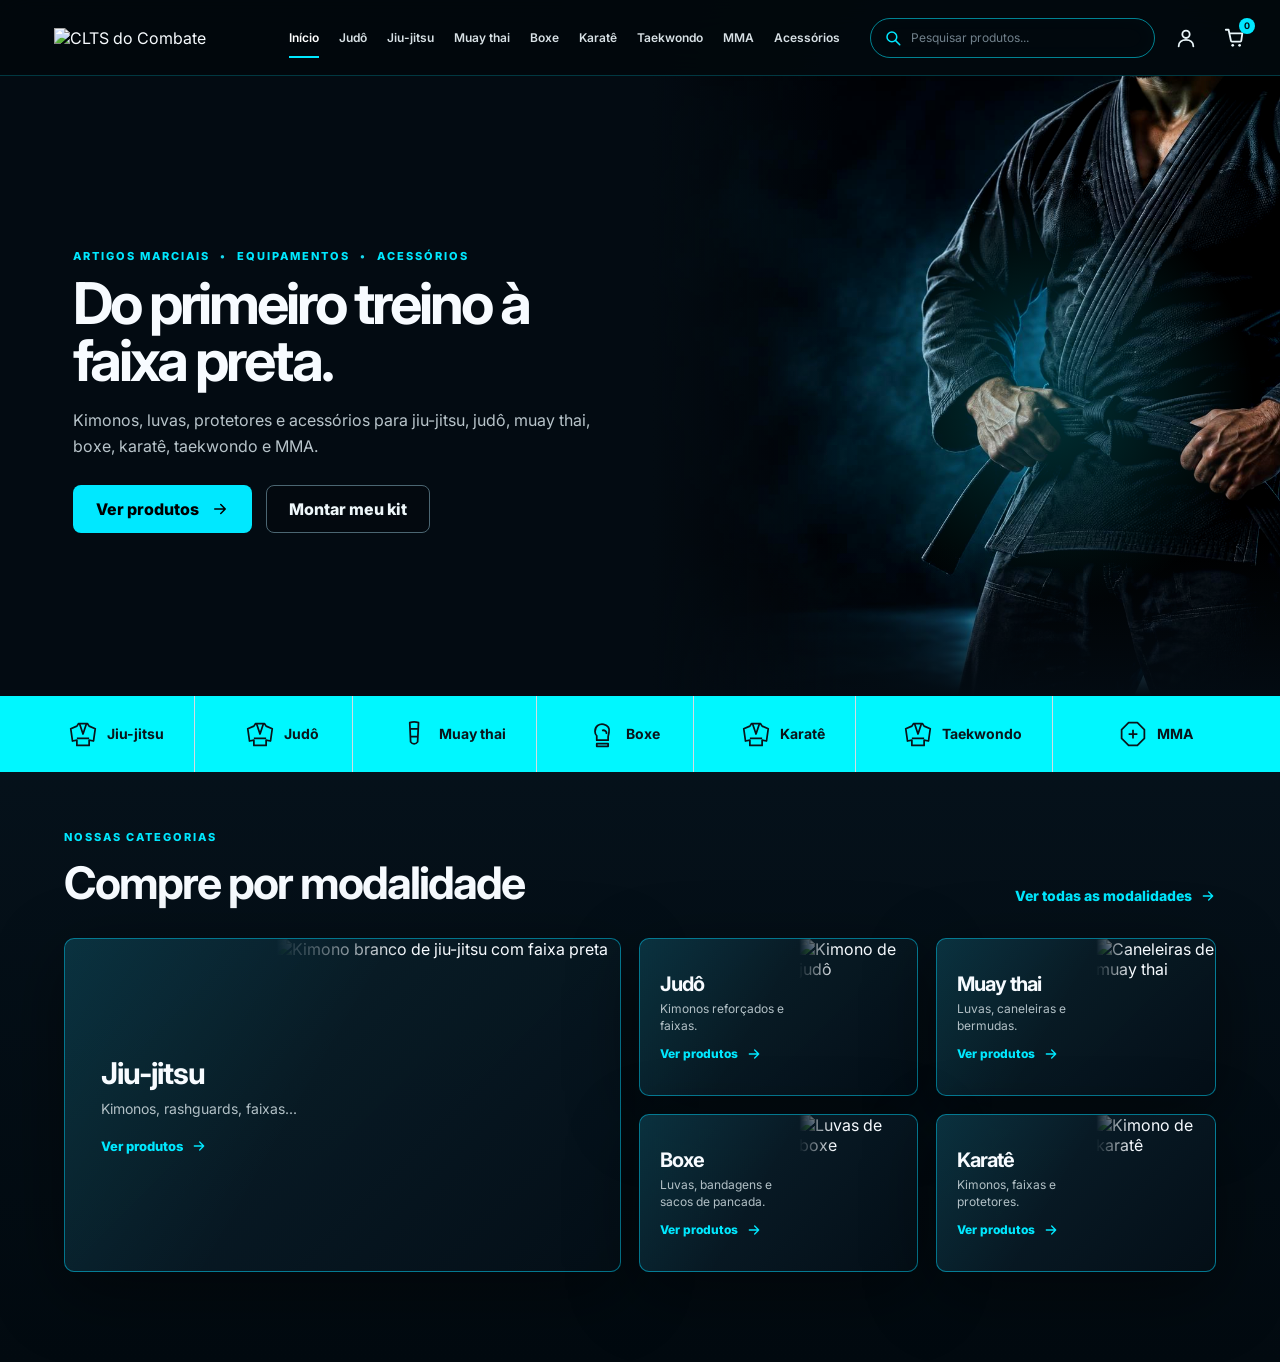
==== Index.html @ 1bf4ada6 "Add files via upload" ====
<!DOCTYPE html>
<html lang="pt-BR">

<head>

  <meta charset="UTF-8">

  <meta
    name="viewport"
    content="width=device-width, initial-scale=1.0"
  >

  <meta
    name="description"
    content="CLTS do Combate — equipamentos premium para artes marciais."
  >

  <title>
    CLTS do Combate | Equipamentos para Artes Marciais
  </title>

  <link rel="preconnect" href="https://fonts.googleapis.com">

  <link
    rel="preconnect"
    href="https://fonts.gstatic.com"
    crossorigin
  >

  <link
    href="https://fonts.googleapis.com/css2?family=Inter:wght@400;500;600;700;800&display=swap"
    rel="stylesheet"
  >

  <link
    rel="stylesheet"
    href="Style.css"
  >

</head>


<body>


  <!-- ==================================================
       ÍCONES
  =================================================== -->

  <svg
    width="0"
    height="0"
    style="position:absolute"
    aria-hidden="true"
  >

    <defs>

      <!-- Kimono -->

      <symbol
        id="i-gi"
        viewBox="0 0 32 32"
      >

        <path
          d="M11 4h10l2 3 7 3-2 14-5-1v6H9v-6l-5 1L2 10l7-3z"
          fill="none"
          stroke="currentColor"
          stroke-width="2"
          stroke-linejoin="round"
        />

        <path
          d="M12 4l4 12 4-12M9 21h14"
          fill="none"
          stroke="currentColor"
          stroke-width="2"
          stroke-linejoin="round"
        />

      </symbol>


      <!-- Luva -->

      <symbol
        id="i-glove"
        viewBox="0 0 32 32"
      >

        <path
          d="M8 13c0-6 5-9 10-8 5 1 7 5 6 9l-1 5v4H10v-5c-1-1-2-3-2-5z"
          fill="none"
          stroke="currentColor"
          stroke-width="2"
          stroke-linejoin="round"
        />

        <path
          d="M10 27h13v3H10zM16 12c3-1 6 1 5 4"
          fill="none"
          stroke="currentColor"
          stroke-width="2"
          stroke-linejoin="round"
        />

      </symbol>


      <!-- Caneleira -->

      <symbol
        id="i-shin"
        viewBox="0 0 32 32"
      >

        <path
          d="M10 3c3-1 7-1 10 0l-1 22c-2 3-6 3-8 0zM10 10h9M10 19h9"
          fill="none"
          stroke="currentColor"
          stroke-width="2"
          stroke-linejoin="round"
        />

      </symbol>


      <!-- MMA -->

      <symbol
        id="i-mma"
        viewBox="0 0 32 32"
      >

        <path
          d="M11 3h10l8 8v10l-8 8H11l-8-8V11z"
          fill="none"
          stroke="currentColor"
          stroke-width="2"
          stroke-linejoin="round"
        />

        <path
          d="M11 16h10M16 11v10"
          stroke="currentColor"
          stroke-width="2"
        />

      </symbol>


      <!-- Busca -->

      <symbol
        id="i-search"
        viewBox="0 0 24 24"
      >

        <circle
          cx="10.5"
          cy="10.5"
          r="6.5"
          fill="none"
          stroke="currentColor"
          stroke-width="2"
        />

        <path
          d="M15.5 15.5L21 21"
          stroke="currentColor"
          stroke-width="2"
          stroke-linecap="round"
        />

      </symbol>


      <!-- Usuário -->

      <symbol
        id="i-user"
        viewBox="0 0 24 24"
      >

        <circle
          cx="12"
          cy="8"
          r="4"
          fill="none"
          stroke="currentColor"
          stroke-width="2"
        />

        <path
          d="M4 21c0-4.4 3.6-7 8-7s8 2.6 8 7"
          fill="none"
          stroke="currentColor"
          stroke-width="2"
          stroke-linecap="round"
        />

      </symbol>


      <!-- Carrinho -->

      <symbol
        id="i-cart"
        viewBox="0 0 24 24"
      >

        <path
          d="M2 3h3l2.6 12.2a1 1 0 0 0 1 .8h9.2a1 1 0 0 0 1-.8L20 7H6"
          fill="none"
          stroke="currentColor"
          stroke-width="2"
          stroke-linecap="round"
          stroke-linejoin="round"
        />

        <circle
          cx="9.5"
          cy="20"
          r="1.5"
          fill="currentColor"
        />

        <circle
          cx="17"
          cy="20"
          r="1.5"
          fill="currentColor"
        />

      </symbol>


      <!-- Menu -->

      <symbol
        id="i-menu"
        viewBox="0 0 24 24"
      >

        <path
          d="M3 6h18M3 12h18M3 18h18"
          stroke="currentColor"
          stroke-width="2"
          stroke-linecap="round"
        />

      </symbol>


      <!-- Seta -->

      <symbol
        id="i-arrow"
        viewBox="0 0 24 24"
      >

        <path
          d="M5 12h14M13 6l6 6-6 6"
          fill="none"
          stroke="currentColor"
          stroke-width="2"
          stroke-linecap="round"
          stroke-linejoin="round"
        />

      </symbol>

    </defs>

  </svg>



  <!-- ==================================================
       CABEÇALHO
  =================================================== -->

  <header class="site-header">


    <!-- LOGO -->

    <a
      class="brand"
      href="Index.html"
      aria-label="CLTS do Combate - início"
    >

      <img
        src="images/logo-clts.png"
        alt="CLTS do Combate"
      >

    </a>



    <!-- MENU PRINCIPAL -->

    <nav
      class="main-nav"
      aria-label="Navegação principal"
    >

      <a
        class="active"
        href="Index.html"
      >
        Início
      </a>


      <a
        href="catalogo.html?modalidade=judo"
      >
        Judô
      </a>


      <a
        href="catalogo.html?modalidade=jiu-jitsu"
      >
        Jiu-jitsu
      </a>


      <a
        href="catalogo.html?modalidade=muay-thai"
      >
        Muay thai
      </a>


      <a
        href="catalogo.html?modalidade=boxe"
      >
        Boxe
      </a>


      <a
        href="catalogo.html?modalidade=karate"
      >
        Karatê
      </a>


      <a
        href="catalogo.html?modalidade=taekwondo"
      >
        Taekwondo
      </a>


      <a
        href="catalogo.html?modalidade=mma"
      >
        MMA
      </a>


      <a
        href="catalogo.html"
      >
        Acessórios
      </a>

    </nav>



    <!-- AÇÕES DO CABEÇALHO -->

    <div class="header-actions">


      <!-- BUSCA -->

      <label class="search">

        <svg
          class="ico"
          aria-hidden="true"
        >

          <use href="#i-search"></use>

        </svg>


        <input
          type="search"
          placeholder="Pesquisar produtos..."
          aria-label="Pesquisar produtos"
        >

      </label>



      <!-- ADMIN -->
      <a
        href="admin.html"
        id="adminButton"
        class="admin-button"
        style="display:none;"
        title="Painel Administrativo"
      >👑 ADMIN</a>


      <!-- LOGIN -->

      <a
        href="login.html"
        class="icon-btn"
        id="accountButton"
        aria-label="Minha conta"
        title="Entrar"
      >

        <svg
          class="ico"
          aria-hidden="true"
        >

          <use href="#i-user"></use>

        </svg>

      </a>



      <!-- CARRINHO -->

      <button
        class="icon-btn cart-btn"
        aria-label="Carrinho"
      >

        <svg
          class="ico"
          aria-hidden="true"
        >

          <use href="#i-cart"></use>

        </svg>


        <b id="cartCount">
          0
        </b>

      </button>



      <!-- MENU MOBILE -->

      <button
        class="menu-toggle"
        aria-label="Abrir menu"
        aria-expanded="false"
      >

        <svg
          class="ico"
          aria-hidden="true"
        >

          <use href="#i-menu"></use>

        </svg>

      </button>

    </div>

  </header>



  <!-- ==================================================
       CONTEÚDO PRINCIPAL
  =================================================== -->

  <main id="inicio">


    <!-- ==================================================
         HERO
    =================================================== -->

    <section class="hero">


      <!-- TEXTO -->

      <div class="hero-copy">

        <p class="eyebrow">

          ARTIGOS MARCIAIS

          <i>•</i>

          EQUIPAMENTOS

          <i>•</i>

          ACESSÓRIOS

        </p>


        <h1>
          Do primeiro treino à faixa preta.
        </h1>


        <p class="hero-text">

          Kimonos, luvas, protetores e acessórios
          para jiu-jitsu, judô, muay thai, boxe,
          karatê, taekwondo e MMA.

        </p>


        <div class="hero-actions">


          <a
            class="btn btn-primary"
            href="catalogo.html"
          >

            Ver produtos

            <svg
              class="ico"
              aria-hidden="true"
            >

              <use href="#i-arrow"></use>

            </svg>

          </a>


          <button
            class="btn btn-secondary"
            id="kitButton"
          >

            Montar meu kit

          </button>

        </div>

      </div>



      <!-- IMAGEM HERO -->

      <div
        class="hero-visual"
        aria-label="Lutador com kimono preto"
      >

        <div class="hero-glow"></div>

        <div class="hero-image"></div>

        <div class="hero-vignette"></div>

      </div>

    </section>



    <!-- ==================================================
         BARRA DE MODALIDADES
    =================================================== -->

    <section
      class="quick-nav"
      aria-label="Modalidades"
    >


      <a
        href="catalogo.html?modalidade=jiu-jitsu"
      >

        <svg
          class="ico"
          aria-hidden="true"
        >

          <use href="#i-gi"></use>

        </svg>

        <span>
          Jiu-jitsu
        </span>

      </a>


      <a
        href="catalogo.html?modalidade=judo"
      >

        <svg
          class="ico"
          aria-hidden="true"
        >

          <use href="#i-gi"></use>

        </svg>

        <span>
          Judô
        </span>

      </a>


      <a
        href="catalogo.html?modalidade=muay-thai"
      >

        <svg
          class="ico"
          aria-hidden="true"
        >

          <use href="#i-shin"></use>

        </svg>

        <span>
          Muay thai
        </span>

      </a>


      <a
        href="catalogo.html?modalidade=boxe"
      >

        <svg
          class="ico"
          aria-hidden="true"
        >

          <use href="#i-glove"></use>

        </svg>

        <span>
          Boxe
        </span>

      </a>


      <a
        href="catalogo.html?modalidade=karate"
      >

        <svg
          class="ico"
          aria-hidden="true"
        >

          <use href="#i-gi"></use>

        </svg>

        <span>
          Karatê
        </span>

      </a>


      <a
        href="catalogo.html?modalidade=taekwondo"
      >

        <svg
          class="ico"
          aria-hidden="true"
        >

          <use href="#i-gi"></use>

        </svg>

        <span>
          Taekwondo
        </span>

      </a>


      <a
        href="catalogo.html?modalidade=mma"
      >

        <svg
          class="ico"
          aria-hidden="true"
        >

          <use href="#i-mma"></use>

        </svg>

        <span>
          MMA
        </span>

      </a>

    </section>



    <!-- ==================================================
         CATEGORIAS
    =================================================== -->

    <section
      class="category-section"
      id="categorias"
    >


      <!-- TÍTULO -->

      <div class="section-heading">

        <div>

          <p class="eyebrow">
            NOSSAS CATEGORIAS
          </p>


          <h2>
            Compre por modalidade
          </h2>

        </div>


        <a
          class="all-link"
          href="catalogo.html"
        >

          Ver todas as modalidades

          <svg
            class="ico"
            aria-hidden="true"
          >

            <use href="#i-arrow"></use>

          </svg>

        </a>

      </div>



      <!-- GRID -->

      <div class="category-grid">


        <!-- JIU-JITSU -->

        <article
          class="category-card category-featured"
        >

          <div class="card-content">

            <h3>
              Jiu-jitsu
            </h3>


            <p>
              Kimonos, rashguards, faixas...
            </p>


            <a
              href="catalogo.html?modalidade=jiu-jitsu"
              class="product-link"
            >

              Ver produtos

              <svg
                class="ico"
                aria-hidden="true"
              >

                <use href="#i-arrow"></use>

              </svg>

            </a>

          </div>


          <img
            class="featured-media"
            src="images/jiu-jitsu.jpg"
            onerror="this.onerror=null;this.src='images/jiu-jitsu.svg'"
            alt="Kimono branco de jiu-jitsu com faixa preta"
            width="400"
            height="400"
            loading="lazy"
          >

        </article>



        <!-- OUTRAS MODALIDADES -->

        <div class="small-grid">


          <!-- JUDÔ -->

          <article
            class="category-card small-card"
          >

            <div class="small-copy">

              <h3>
                Judô
              </h3>


              <p>
                Kimonos reforçados e faixas.
              </p>


              <a
                href="catalogo.html?modalidade=judo"
                class="product-link"
              >

                Ver produtos

                <svg
                  class="ico"
                  aria-hidden="true"
                >

                  <use href="#i-arrow"></use>

                </svg>

              </a>

            </div>


            <img
              class="small-media"
              src="images/judo.jpg"
              onerror="this.onerror=null;this.src='images/judo.svg'"
              alt="Kimono de judô"
              width="400"
              height="400"
              loading="lazy"
            >

          </article>



          <!-- MUAY THAI -->

          <article
            class="category-card small-card"
          >

            <div class="small-copy">

              <h3>
                Muay thai
              </h3>


              <p>
                Luvas, caneleiras e bermudas.
              </p>


              <a
                href="catalogo.html?modalidade=muay-thai"
                class="product-link"
              >

                Ver produtos

                <svg
                  class="ico"
                  aria-hidden="true"
                >

                  <use href="#i-arrow"></use>

                </svg>

              </a>

            </div>


            <img
              class="small-media"
              src="images/muay-thai.jpg"
              onerror="this.onerror=null;this.src='images/muay-thai.svg'"
              alt="Caneleiras de muay thai"
              width="400"
              height="400"
              loading="lazy"
            >

          </article>



          <!-- BOXE -->

          <article
            class="category-card small-card"
          >

            <div class="small-copy">

              <h3>
                Boxe
              </h3>


              <p>
                Luvas, bandagens e sacos de pancada.
              </p>


              <a
                href="catalogo.html?modalidade=boxe"
                class="product-link"
              >

                Ver produtos

                <svg
                  class="ico"
                  aria-hidden="true"
                >

                  <use href="#i-arrow"></use>

                </svg>

              </a>

            </div>


            <img
              class="small-media"
              src="images/boxe.jpg"
              onerror="this.onerror=null;this.src='images/boxe.svg'"
              alt="Luvas de boxe"
              width="400"
              height="400"
              loading="lazy"
            >

          </article>



          <!-- KARATÊ -->

          <article
            class="category-card small-card"
          >

            <div class="small-copy">

              <h3>
                Karatê
              </h3>


              <p>
                Kimonos, faixas e protetores.
              </p>


              <a
                href="catalogo.html?modalidade=karate"
                class="product-link"
              >

                Ver produtos

                <svg
                  class="ico"
                  aria-hidden="true"
                >

                  <use href="#i-arrow"></use>

                </svg>

              </a>

            </div>


            <img
              class="small-media"
              src="images/karate.jpg"
              onerror="this.onerror=null;this.src='images/karate.svg'"
              alt="Kimono de karatê"
              width="400"
              height="400"
              loading="lazy"
            >

          </article>


        </div>

      </div>

    </section>

  </main>



  <!-- ==================================================
       TOAST
  =================================================== -->

  <div
    class="toast"
    id="toast"
    role="status"
    aria-live="polite"
  ></div>



  <!-- JAVASCRIPT -->

  <script src="Script.js"></script>


</body>

</html>
---- Style.css ----
*{box-sizing:border-box;margin:0;padding:0}
:root{
  --bg:#030b12;
  --bg2:#06131d;
  --panel:#071824;
  --panel2:#0a1d29;
  --line:#0bbbd8;
  --cyan:#00e8ff;
  --cyan2:#10cce5;
  --text:#f7fbff;
  --muted:#9baab5;
  --soft:#60717d;
  --shadow:0 20px 70px rgba(0,0,0,.45);
}
html{scroll-behavior:smooth}
body{
  min-height:100vh;background:
  radial-gradient(circle at 80% 10%,rgba(0,206,255,.09),transparent 28%),
  linear-gradient(180deg,#02080d 0%,#06131d 45%,#020a10 100%);
  color:var(--text);font-family:Inter,system-ui,sans-serif;overflow-x:hidden
}
a{text-decoration:none;color:inherit}
button,input{font:inherit}
.site-header{
  height:76px;padding:0 4.2vw;display:flex;align-items:center;gap:30px;
  background:rgba(2,8,13,.92);border-bottom:1px solid rgba(0,232,255,.22);
  position:sticky;top:0;z-index:20;backdrop-filter:blur(16px)
}
.brand{display:flex;align-items:center;gap:10px;min-width:205px}
.brand-mark{
  width:46px;height:46px;display:grid;place-items:center;color:var(--cyan);
  font-weight:800;font-size:27px;border:3px solid var(--cyan);
  clip-path:polygon(50% 0,100% 25%,88% 78%,50% 100%,12% 78%,0 25%);
  text-shadow:0 0 15px rgba(0,232,255,.65)
}
.brand-copy{display:flex;flex-direction:column;line-height:.9}
.brand-copy strong{font-size:26px;letter-spacing:-1.5px}
.brand-copy small{color:var(--cyan);font-size:9px;font-weight:800;letter-spacing:2.5px;margin-top:5px}
.main-nav{display:flex;align-items:center;gap:20px;flex:1;justify-content:center}
.main-nav a{font-size:12px;font-weight:600;color:#d7e0e5;position:relative;white-space:nowrap}
.main-nav a:after{content:"";position:absolute;height:2px;background:var(--cyan);left:0;right:100%;bottom:-13px;transition:.25s}
.main-nav a:hover:after,.main-nav a.active:after{right:0}
.main-nav a.active{color:white}
.header-actions{display:flex;align-items:center;gap:13px}
.search{
  width:285px;height:40px;border:1px solid rgba(0,232,255,.55);border-radius:22px;
  display:flex;align-items:center;padding:0 13px;gap:9px;box-shadow:inset 0 0 20px rgba(0,232,255,.025)
}
.ico{width:20px;height:20px;flex:none;fill:none}
.search .ico{width:18px;height:18px;color:var(--cyan)}
.search input{width:100%;min-width:0;background:transparent;border:0;outline:0;color:white;font-size:12px}
.search input::placeholder{color:#71818c}
.icon-btn,.menu-toggle{
  border:0;background:transparent;color:#eaf6fa;cursor:pointer;position:relative;display:grid;place-items:center;width:36px;height:36px;border-radius:8px
}
.icon-btn:hover,.menu-toggle:hover{color:var(--cyan)}
.icon-btn .ico,.menu-toggle .ico{width:22px;height:22px}
.cart-btn b{
  position:absolute;right:-2px;top:-2px;width:16px;height:16px;border-radius:50%;
  display:grid;place-items:center;background:var(--cyan);color:#001016;font-size:9px
}
.menu-toggle{display:none}
.hero{
  min-height:360px;height:calc(100vh - 76px);max-height:620px;display:grid;grid-template-columns:51% 49%;
  position:relative;overflow:hidden;background:#030b12
}
.hero-copy{
  padding:70px 3vw 60px 5.7vw;display:flex;justify-content:center;flex-direction:column;
  position:relative;z-index:2;background:linear-gradient(90deg,#030b12 75%,rgba(3,11,18,.65),transparent)
}
.eyebrow{color:var(--cyan);font-size:11px;font-weight:800;letter-spacing:2px;margin-bottom:12px}
.eyebrow i{font-style:normal;color:#19d8ed;padding:0 6px}
.hero h1{font-size:clamp(42px,4.5vw,72px);line-height:.98;letter-spacing:-3px;max-width:760px}
.hero-text{color:#b8c4ca;max-width:600px;line-height:1.6;font-size:16px;margin:20px 0 25px}
.hero-actions{display:flex;gap:14px}
.btn{min-height:48px;padding:0 22px;border-radius:8px;border:1px solid transparent;display:inline-flex;align-items:center;gap:12px;font-weight:800;cursor:pointer;transition:.2s}
.btn-primary{background:var(--cyan);color:#000}
.btn .ico{width:18px;height:18px}
.btn-primary:hover{transform:translateY(-2px);box-shadow:0 10px 30px rgba(0,232,255,.2)}
.btn-secondary{background:rgba(0,0,0,.15);border-color:#4b6672;color:#eef7fa}
.btn-secondary:hover{border-color:var(--cyan);color:var(--cyan)}
.hero-visual{position:relative;overflow:hidden}
.hero-image{
  position:absolute;inset:0;background-image:url("hero-reference.jpg");
  background-size:cover;background-position:62% center;filter:saturate(1.15) contrast(1.08);
  transform:scale(1.08)
}
.hero-glow{position:absolute;inset:0;background:radial-gradient(circle at 62% 52%,rgba(0,232,255,.22),transparent 42%);z-index:1}
.hero-vignette{position:absolute;inset:0;background:linear-gradient(90deg,#030b12 0%,transparent 30%),linear-gradient(0deg,#030b12 0%,transparent 25%);z-index:2}
.quick-nav{
  min-height:76px;background:#00f7ff;color:#0b141a;
  display:flex;align-items:center;justify-content:space-around;padding:0 4vw;gap:12px
}
.quick-nav a{
  min-width:110px;display:flex;align-items:center;justify-content:center;gap:10px;font-weight:700;font-size:14px;
  padding:0 30px 0 0;border-right:1px solid #d3dce1;line-height:76px;transition:color .2s
}
.quick-nav a:last-child{border-right:0;padding-right:0}
.quick-nav .ico{width:28px;height:28px;color:#0b141a}
.quick-nav a:hover,.quick-nav a:hover .ico{color:#0796ab}
.category-section{padding:58px 5vw 90px;max-width:1500px;margin:auto}
.section-heading{display:flex;justify-content:space-between;align-items:end;margin-bottom:28px}
.section-heading h2{font-size:clamp(32px,3.5vw,48px);letter-spacing:-2px}
.all-link,.product-link{color:var(--cyan);font-weight:800}
.all-link{font-size:14px;border-bottom:1px solid transparent;padding-bottom:5px}
.all-link:hover{border-color:var(--cyan)}
.category-grid{display:grid;grid-template-columns:1.08fr 1.12fr;gap:18px}
.category-card{
  border:1px solid rgba(0,218,255,.5);background:
  linear-gradient(135deg,rgba(12,37,50,.9),rgba(4,15,23,.95));
  border-radius:10px;overflow:hidden;position:relative;box-shadow:var(--shadow)
}
.category-card:before{
  content:"";position:absolute;inset:0;pointer-events:none;
  background:linear-gradient(120deg,rgba(0,232,255,.08),transparent 45%)
}
.category-featured{min-height:330px;padding:36px;display:flex;align-items:center;overflow:hidden}
.card-content{position:relative;z-index:3;max-width:46%}
.category-card h3{font-size:30px;letter-spacing:-1px;margin-bottom:8px}
.category-card p{color:#b2c0c6;font-size:14px;line-height:1.45}
.product-link{display:inline-flex;align-items:center;gap:8px;margin-top:18px;font-size:13px}
.product-link .ico,.all-link .ico{width:16px;height:16px}
.all-link{display:inline-flex;align-items:center;gap:8px}
.featured-media{
  position:absolute;right:0;top:0;bottom:0;width:62%;height:100%;object-fit:cover;object-position:center;z-index:1;
  -webkit-mask-image:linear-gradient(90deg,transparent 0,#000 38%);mask-image:linear-gradient(90deg,transparent 0,#000 38%)
}
.small-grid{display:grid;grid-template-columns:1fr 1fr;gap:18px}
.small-card{min-height:156px;padding:0 0 0 20px;display:flex;align-items:center;justify-content:space-between;gap:6px}
.small-copy{position:relative;z-index:2;padding:16px 0}
.small-card h3{font-size:20px;margin-bottom:4px}
.small-card p{font-size:12px;max-width:150px}
.small-card .product-link{font-size:12px;margin-top:11px}
.small-media{
  flex:0 0 46%;width:46%;height:100%;min-height:156px;object-fit:cover;align-self:stretch;
  -webkit-mask-image:linear-gradient(90deg,transparent 0,#000 30%);mask-image:linear-gradient(90deg,transparent 0,#000 30%)
}
.category-card:focus-within,.category-card:hover{border-color:var(--cyan)}
.category-card{transition:border-color .2s}
.toast{
  position:fixed;left:50%;bottom:25px;transform:translate(-50%,20px);opacity:0;pointer-events:none;
  background:#071b25;border:1px solid var(--cyan);padding:13px 20px;border-radius:8px;color:white;z-index:50;
  transition:.25s;box-shadow:0 10px 35px rgba(0,0,0,.5);font-size:13px
}
.toast.show{opacity:1;transform:translate(-50%,0)}
@media(max-width:1180px){
  .main-nav{gap:12px}.main-nav a{font-size:10px}.search{width:220px}.brand{min-width:175px}
}
@media(max-width:900px){
  .site-header{height:68px;padding:0 20px}.main-nav{display:none}.header-actions{margin-left:auto}.search{width:190px}.menu-toggle{display:block}
  .hero{height:auto;min-height:680px;grid-template-columns:1fr}.hero-copy{padding:85px 8vw 120px;background:linear-gradient(180deg,#030b12 0%,rgba(3,11,18,.88) 60%,#030b12 100%)}
  .hero-visual{position:absolute;inset:0;z-index:0}.hero-copy{z-index:2}.hero-image{opacity:.6}
  .quick-nav{overflow:auto;justify-content:flex-start;padding:0 18px}.quick-nav a{flex:0 0 auto;border-right:0}
  .category-grid{grid-template-columns:1fr}.quick-nav a{line-height:normal;padding:26px 22px 26px 0}
}
@media(max-width:620px){
  .brand{min-width:0}.header-actions{gap:4px}.brand-copy{display:none}.brand-mark{width:40px;height:40px}.search{width:130px;padding:0 10px}.icon-btn{font-size:17px}
  .hero h1{font-size:43px;letter-spacing:-2px}.hero-text{font-size:14px}.hero-actions{flex-direction:column;align-items:stretch}.btn{justify-content:center}
  .section-heading{align-items:flex-start;flex-direction:column;gap:18px}.category-section{padding:45px 18px 70px}
  .small-grid{grid-template-columns:1fr}.category-featured{padding:24px;min-height:280px}.category-featured .card-content{max-width:56%}.featured-media{width:66%}
  .quick-nav{min-height:62px}.quick-nav a{font-size:12px;min-width:auto}.quick-nav span{font-size:20px}
}

:focus-visible{outline:2px solid var(--cyan);outline-offset:3px}
.quick-nav a:focus-visible{outline-color:#0796ab}
@media(prefers-reduced-motion:reduce){*{transition:none!important;scroll-behavior:auto!important}}
/* =========================
   TELA DE LOGIN
========================= */
.login-page{
  min-height:100vh;

  background:
    linear-gradient(
      90deg,
      rgba(2,8,13,.92),
      rgba(2,8,13,.65)
    ),
    url("images/hero-reference.jpg");

  background-size:cover;
  background-position:center;
  background-repeat:no-repeat;

  display:flex;
  align-items:center;
  justify-content:center;

  padding:30px 20px;
}

.login-container{
  width:100%;
  display:flex;
  justify-content:center;
}


.login-box{
  width:100%;
  max-width:450px;

  padding:42px;

  background:
    linear-gradient(
      145deg,
      rgba(10,29,41,.98),
      rgba(3,12,18,.98)
    );

  border:1px solid rgba(0,232,255,.35);
  border-radius:14px;

  box-shadow:
    0 25px 80px rgba(0,0,0,.55),
    0 0 40px rgba(0,232,255,.05);

  text-align:center;
}


/* LOGO */

.login-logo{
  display:flex;
  justify-content:center;
  margin-bottom:30px;
}

.login-logo img{
  width:210px;
  height:auto;
  display:block;
}


/* TÍTULO */

.login-box h1{
  color:#f7fbff;
  font-size:30px;
  letter-spacing:-1px;
  margin-bottom:8px;
}

.login-subtitle{
  color:#9baab5;
  font-size:14px;
  margin-bottom:30px;
}


/* CAMPOS */

.input-group{
  text-align:left;
  margin-bottom:20px;
}

.input-group label{
  display:block;
  color:#eaf6fa;
  font-size:13px;
  font-weight:700;
  margin-bottom:8px;
}

.input-group input{
  width:100%;
  height:48px;

  background:#06131d;
  border:1px solid #29404c;
  border-radius:8px;

  padding:0 14px;

  color:#fff;
  font-size:14px;

  outline:none;

  transition:.2s;
}

.input-group input::placeholder{
  color:#667984;
}

.input-group input:focus{
  border-color:#00e8ff;
  box-shadow:0 0 0 3px rgba(0,232,255,.08);
}


/* OPÇÕES */

.login-options{
  display:flex;
  justify-content:space-between;
  align-items:center;
  margin:5px 0 24px;
  font-size:12px;
}

.remember{
  display:flex;
  align-items:center;
  gap:7px;
  color:#9baab5;
  cursor:pointer;
}

.remember input{
  accent-color:#00e8ff;
}

.login-options a{
  color:#00e8ff;
  font-weight:700;
}

.login-options a:hover{
  text-decoration:underline;
}


/* BOTÃO */

.login-button{
  width:100%;
  height:52px;

  border:1px solid #00e8ff;
  border-radius:2px;

  background:#00e8ff;
  color:#001016;

  font-size:14px;
  font-weight:800;

  cursor:pointer;

  transition:.2s;
}

.login-button:hover{
  background:#10cce5;
  transform:translateY(-2px);

  box-shadow:
    0 10px 30px rgba(0,232,255,.22);
}


/* DIVISÓRIA */

.login-divider{
  display:flex;
  align-items:center;
  gap:15px;

  margin:28px 0;

  color:#60717d;
  font-size:12px;
}

.login-divider::before,
.login-divider::after{
  content:"";
  height:1px;
  flex:1;
  background:#243740;
}


/* CRIAR CONTA */

.create-account{
  color:#9baab5;
  font-size:13px;
}

.create-account a{
  color:#00e8ff;
  font-weight:800;
}

.create-account a:hover{
  text-decoration:underline;
}


/* VOLTAR */

.back-store{
  display:inline-block;
  margin-top:25px;

  color:#71818c;
  font-size:12px;

  transition:.2s;
}

.back-store:hover{
  color:#00e8ff;
}


/* MOBILE */

@media(max-width:520px){

  .login-box{
    padding:30px 22px;
  }

  .login-logo img{
    width:180px;
  }

  .login-box h1{
    font-size:26px;
  }

  .login-options{
    flex-direction:column;
    align-items:flex-start;
    gap:12px;
  }

}
.admin-button{display:flex;align-items:center;justify-content:center;height:36px;padding:0 10px;border:1px solid #00e8ff;color:#00e8ff;text-decoration:none;font-size:10px;font-weight:900;background:rgba(0,232,255,.05)}
.admin-button:hover{background:#00e8ff;color:#001016}
.global-toast{position:fixed;left:50%;bottom:25px;transform:translateX(-50%) translateY(15px);opacity:0;pointer-events:none;z-index:99999;background:#071923;border:1px solid #00e8ff;color:#fff;padding:13px 20px;font-size:13px;font-weight:700;transition:.2s}
.global-toast.show{opacity:1;transform:translateX(-50%) translateY(0)}
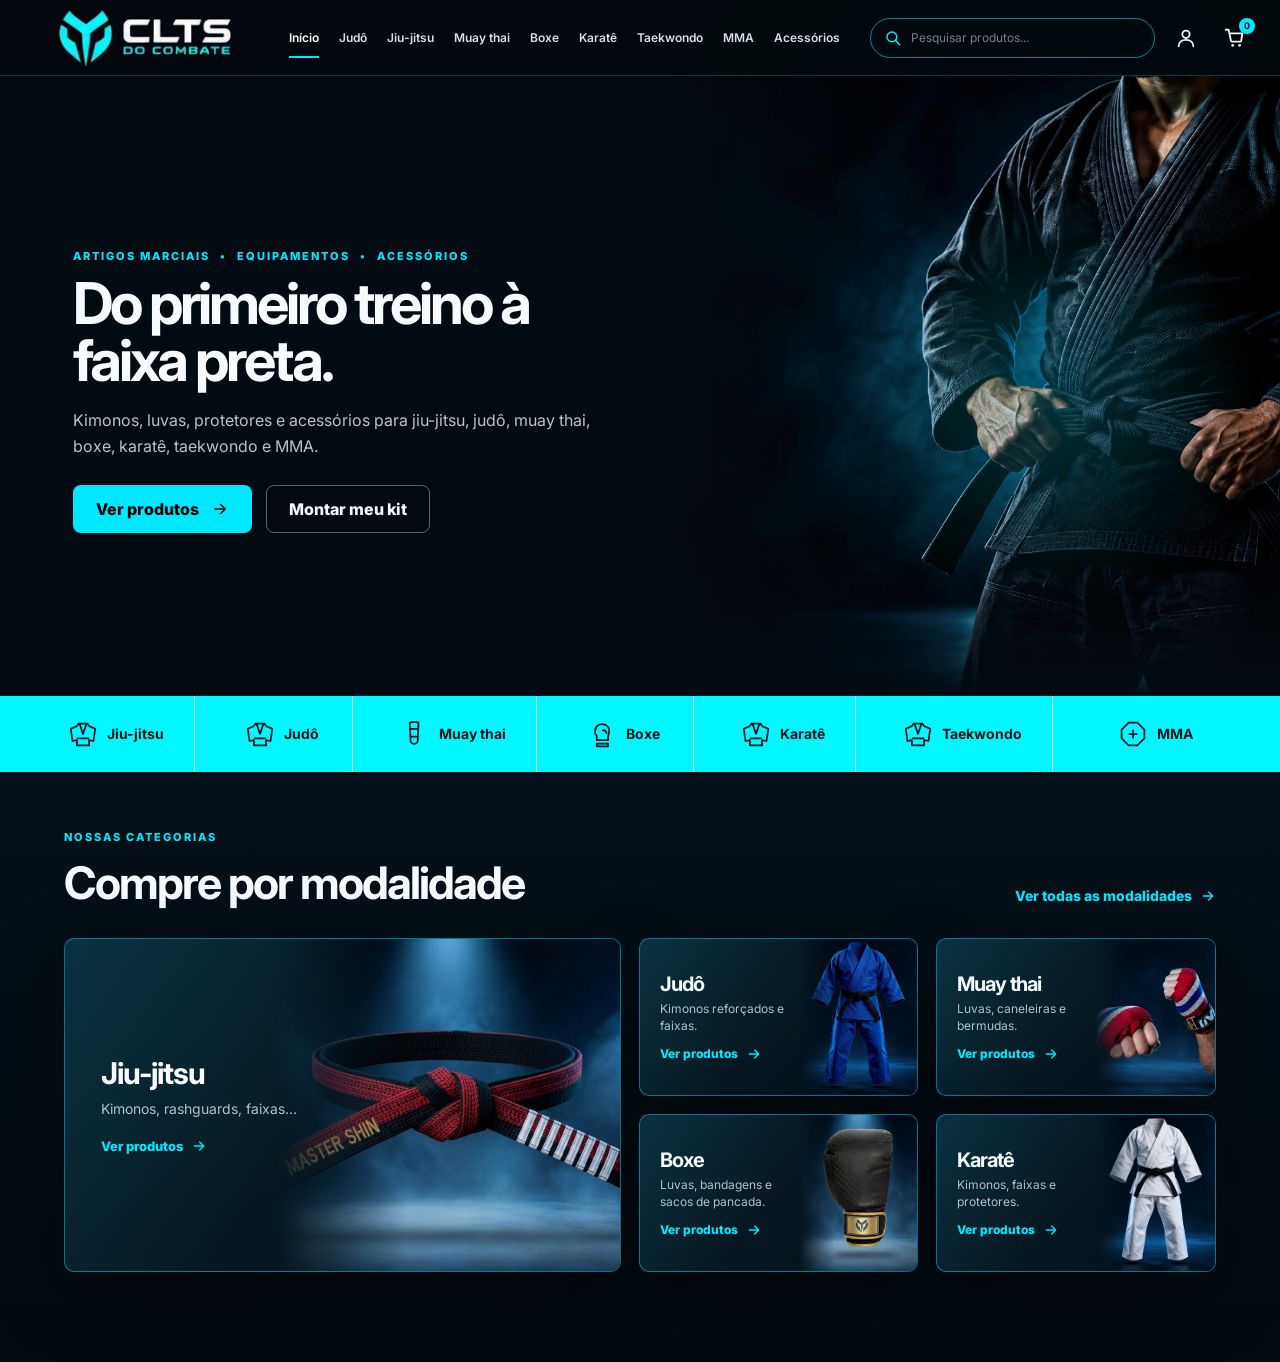
==== commit 03838bc7: "Correção no resumo do checkout e melhoria de layout" ====
--- a/Index.html
+++ b/Index.html
@@ -295,6 +295,7 @@
       <img
         src="images/logo-clts.png"
         alt="CLTS do Combate"
+        onerror="this.onerror=null;this.src='images/logo-clts.png';"
       >
 
     </a>
@@ -396,6 +397,7 @@
 
         <input
           type="search"
+          id="globalSearchInput"
           placeholder="Pesquisar produtos..."
           aria-label="Pesquisar produtos"
         >
@@ -441,7 +443,9 @@
 
       <button
         class="icon-btn cart-btn"
+        id="headerCartBtn"
         aria-label="Carrinho"
+        type="button"
       >
 
         <svg
@@ -559,6 +563,7 @@
           <button
             class="btn btn-secondary"
             id="kitButton"
+            type="button"
           >
 
             Montar meu kit
@@ -840,7 +845,7 @@
           <img
             class="featured-media"
             src="images/jiu-jitsu.jpg"
-            onerror="this.onerror=null;this.src='images/jiu-jitsu.svg'"
+            onerror="this.onerror=null;this.src='images/logo-clts.png';"
             alt="Kimono branco de jiu-jitsu com faixa preta"
             width="400"
             height="400"
@@ -898,7 +903,7 @@
             <img
               class="small-media"
               src="images/judo.jpg"
-              onerror="this.onerror=null;this.src='images/judo.svg'"
+              onerror="this.onerror=null;this.src='images/logo-clts.png';"
               alt="Kimono de judô"
               width="400"
               height="400"
@@ -951,7 +956,7 @@
             <img
               class="small-media"
               src="images/muay-thai.jpg"
-              onerror="this.onerror=null;this.src='images/muay-thai.svg'"
+              onerror="this.onerror=null;this.src='images/logo-clts.png';"
               alt="Caneleiras de muay thai"
               width="400"
               height="400"
@@ -1004,7 +1009,7 @@
             <img
               class="small-media"
               src="images/boxe.jpg"
-              onerror="this.onerror=null;this.src='images/boxe.svg'"
+              onerror="this.onerror=null;this.src='images/logo-clts.png';"
               alt="Luvas de boxe"
               width="400"
               height="400"
@@ -1057,7 +1062,7 @@
             <img
               class="small-media"
               src="images/karate.jpg"
-              onerror="this.onerror=null;this.src='images/karate.svg'"
+              onerror="this.onerror=null;this.src='images/logo-clts.png';"
               alt="Kimono de karatê"
               width="400"
               height="400"
@@ -1090,7 +1095,9 @@
 
 
 
-  <!-- JAVASCRIPT -->
+  <!-- SCRIPTS -->
+
+  <script src="produtos.js"></script>
 
   <script src="Script.js"></script>
 
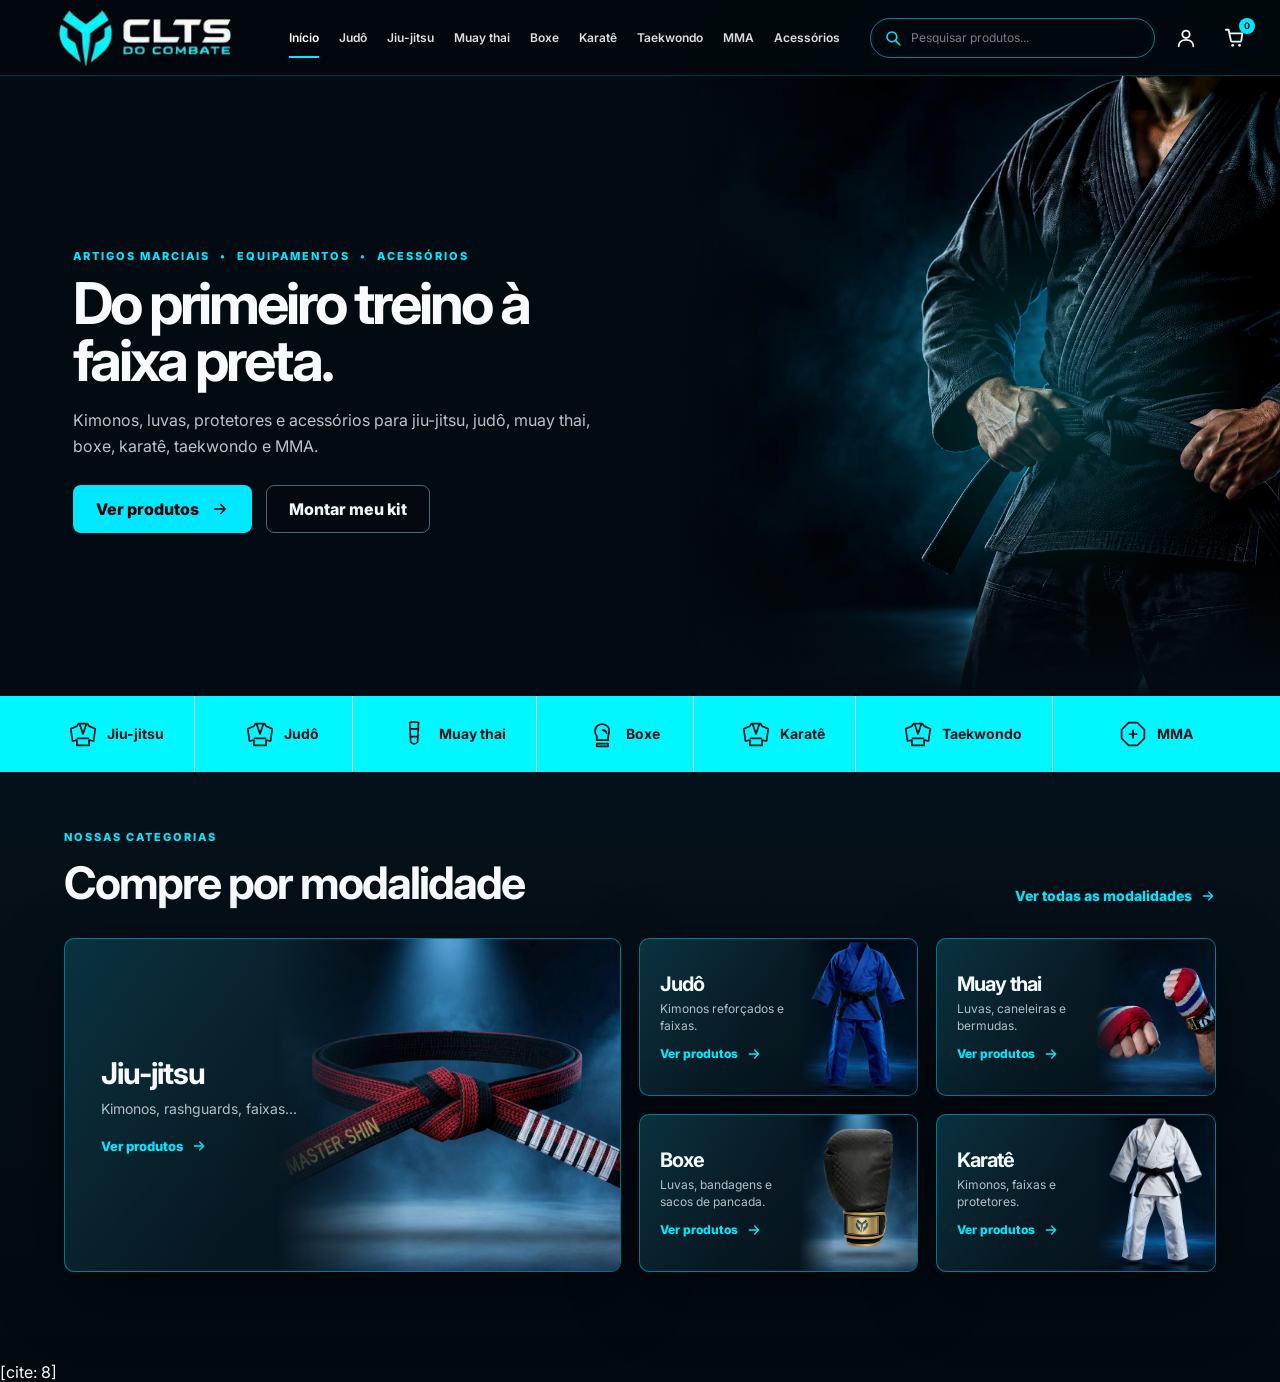
==== commit c3ccc3bd: "Atualiza e corrige códigos do e-commerce" ====
--- a/Index.html
+++ b/Index.html
@@ -1104,4 +1104,5 @@
 
 </body>
 
-</html>+</html>
+[cite: 8]
